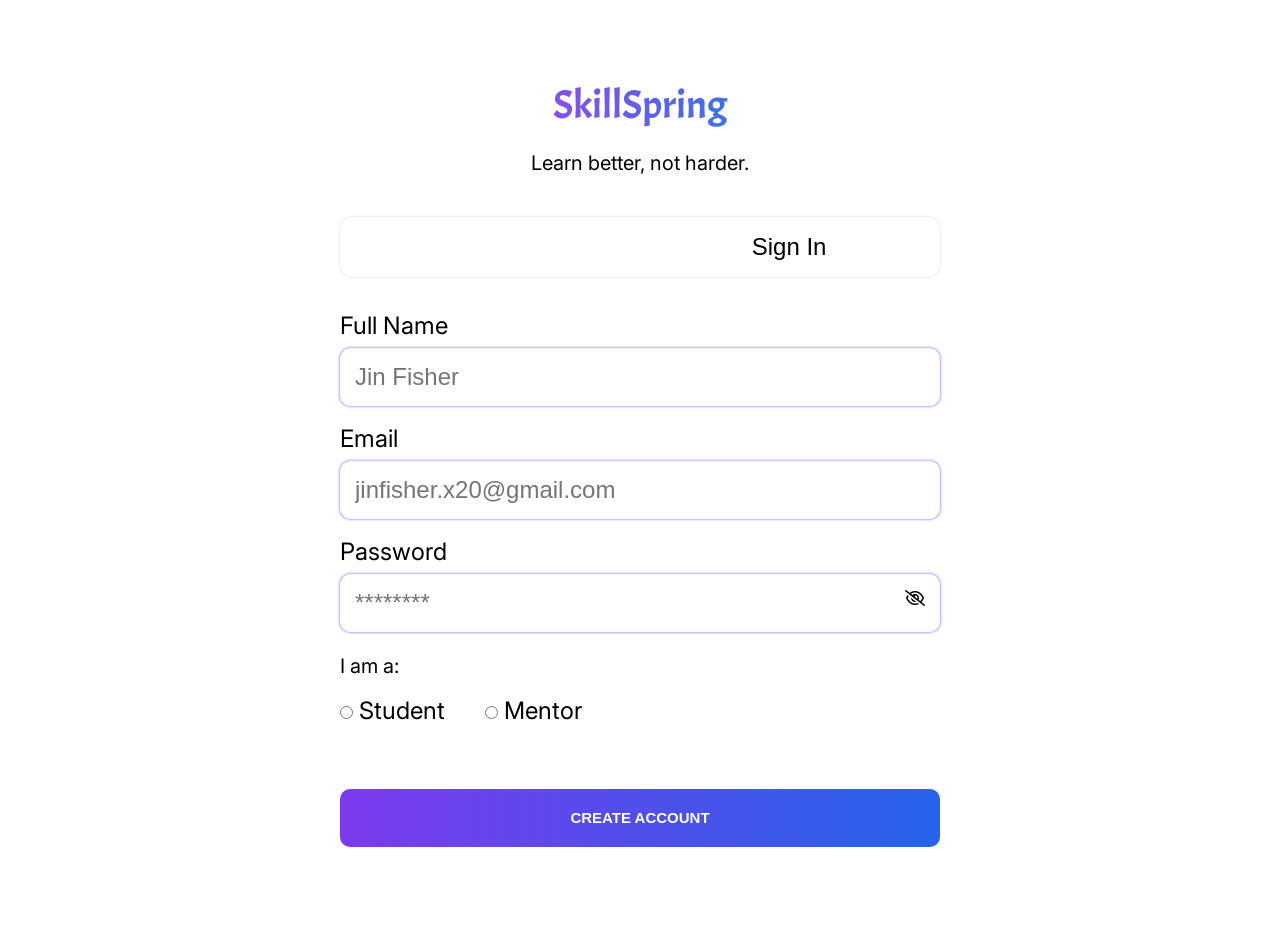
==== auth.html @ ffc342d7 "Add project files" ====
<!DOCTYPE html>
<html lang="en">
<head>
  <meta charset="UTF-8">
  <meta name="viewport" content="width=device-width, initial-scale=1.0">

  <title>SkillSpring Auth</title>

  <link rel="preconnect" href="https://fonts.googleapis.com">
  <link rel="preconnect" href="https://fonts.gstatic.com" crossorigin>

  <link href="https://fonts.googleapis.com/css2?family=Acme&family=Inter:wght@400;500;600;700&display=swap" rel="stylesheet">

  <link rel="stylesheet" href="auth.css">

  <link
  rel="stylesheet"
  href="https://cdnjs.cloudflare.com/ajax/libs/font-awesome/6.5.1/css/all.min.css"
/>
</head>
<body>

<div class="auth-container">

  <div class="logo-section">
    <h1 class="logo">SkillSpring</h1>
    <p>Learn better, not harder.</p>
  </div>

  <!-- TABS -->

  <div class="tab-switcher">
    <button class="tab active" data-tab="signup">
      Sign Up
    </button>

    <button class="tab" data-tab="signin">
      Sign In
    </button>
  </div>

  <!-- SIGN UP -->

  <form id="signupForm" class="form active-form">

    <label>Full Name</label>

    <input
      type="text"
      id="signupName"
      placeholder="Jin Fisher"
    >

    <label>Email</label>

    <input
      type="email"
        id="signupEmail"
      placeholder="jinfisher.x20@gmail.com"
    >

    <label>Password</label>

    <div class="password-box">
      <input
       id="signupPassword"
        type="password"
        class="password-input"
        placeholder="********"
      >

      <i class="fa-regular fa-eye-slash toggle-password"></i>
    </div>

    <div class="role-section">

      <p>I am a:</p>

      <div class="roles">

        <label>
          <input type="radio" name="role">
          Student
        </label>

        <label>
          <input type="radio" name="role">
          Mentor
        </label>

      </div>

    </div>

    <button class="cta-btn">
      CREATE ACCOUNT
    </button>

  </form>

  <!-- SIGN IN -->

  <form id="signinForm" class="form">

    <label>Email</label>

    <input
     id="signinEmail"
      type="email"
      placeholder="jinfisher@example.com"
    >

    <label>Password</label>

    <div class="password-box">
      <input
       id="signinPassword"
        type="password"
        class="password-input"
        placeholder="********"
      >

      <i class="fa-regular fa-eye-slash toggle-password"></i>
    </div>

    <button class="cta-btn">
      SIGN IN
    </button>

  </form>

</div>

<script src="auth.js"></script>

</body>
</html>
---- auth.css ----
:root{
  --bg:white;
  --purple:#7C3AED;
  --blue:#2563EB;
  --border:#F8FAFC;
  --text:#111827;
}

*{
  margin:0;
  padding:0;
  box-sizing:border-box;
}

body{
  background:var(--bg);
  font-family:"Inter",sans-serif;
}

.auth-container{
  padding:28px 20px;
}

.logo-section{
  text-align:center;
  margin-top:40px;
}

.logo {
 font-family: "Acme", sans-serif;
  width: 187px;
  height: 41px;
  font-size:32px;
  font-weight:500;
    margin-bottom: 36px;
    margin: auto;

  background: linear-gradient(
    90deg,
    rgba(124, 58, 237, 0.9) 0%,
    rgba(37, 99, 235, 0.9) 100%
  );

  -webkit-background-clip: text;
  -webkit-text-fill-color: transparent;
  background-clip: text;
}



.logo-section p{
  margin-top:10px;
  font-size:.8rem;
}

.tab-switcher{
  margin-top:36px;

   background: #ffffff;
  box-shadow: 0px 0px 3px 0px lightgrey;
  border-radius:13px;
  
  padding:1.8px;
  display:flex;

  overflow:hidden;
}

.tab{
  flex:1;

  border:none;
  border-radius: 12px;
  background:none;

  padding:12px;

  font-size:1rem;

  cursor:pointer;
}

.tab.active{
  background:linear-gradient(
  90deg,
  var(--blue)
  );

  color:white;
}

.form{
  display:none;
  margin-top:26px;
  
}

.active-form{
  display:block;
}

label{
  display:block;

  margin-bottom:8px;
  margin-top:18px;

  font-size:.95rem;
}

input[type="text"],
input[type="email"],
input[type="password"]{
box-shadow: 0px 0px 3px 0px lightgrey;
  width:100%;
  height:48px;
  
  font-size: 14px;
  border:1px solid var(--border);

  border-radius:10px;

  padding:0 14px;

  background:white;
}

input:focus,
select:focus,
textarea:focus {
  outline: none;
  border-color: #bdbdbd;
}

input[type="radio"] {
  accent-color: #111;
}

.password-box{
  position:relative;
}

.toggle-password{
  position:absolute;

  right:15px;
  top:16px;

  cursor:pointer;
}

.role-section{
  margin-top:22px;
}

.roles{
  display:flex;
  gap:28px;
  /* margin-bottom: 30px; */
}

.cta-btn{
  margin-top:50px;

  width:100%;
  height:52px;

  border:none;

  border-radius:10px;

  color:white;

  font-weight:600;

  background:linear-gradient(
  90deg,
  var(--purple),
  var(--blue)
  );

  cursor:pointer;
}







/* ==========================
   TABLET
========================== */

@media (min-width:768px){

  body{
    min-height:100vh;
    display:flex;
    justify-content:center;
    align-items:flex-start;
    background:#fff;
  }

  .auth-container{
    width:100%;
    max-width:700px;
    margin: auto;
    padding:50px 40px 70px;
  }

  .logo-section{
    margin-top:20px;
  }

  .logo{
    font-size:2.3rem;
    height: 61px;
  }

  .logo-section p{
    font-size:20px;
  }

  .tab-switcher{
    margin-top:42px;
  }

  .tab{
    height:54px;
    font-size:24px;
  }

  .form{
    margin-top:34px;
  }

  .form label{
    font-size:24px;
  }

  input[type="text"],
  input[type="email"],
  input[type="password"]{
    height:56px;
    font-size:24px;
box-shadow: 0px 0px 3px 0px #7c3aed;
  }

  .cta-btn{
    height:56px;
    margin-top:56px;
    font-size: 24px;
  }

  .role-section p{
    font-size: 20px;
  }

}


/* ==========================
   DESKTOP
========================== */

@media (min-width:1024px){

  body{
    align-items:center;
  }

  .auth-container{
    /* max-width:640px; */

    padding:60px 50px 80px;
  }

  .logo{
    font-size:2.5rem;
  }

  .tab{
    height:56px;
  }

  label{
    font-size:1rem;
  }

  input[type="text"],
  input[type="email"],
  input[type="password"]{
    height:58px;
  }

  .roles{
    gap:40px;
  }

  .cta-btn{
    height:58px;
    font-size:15px;
  }
}
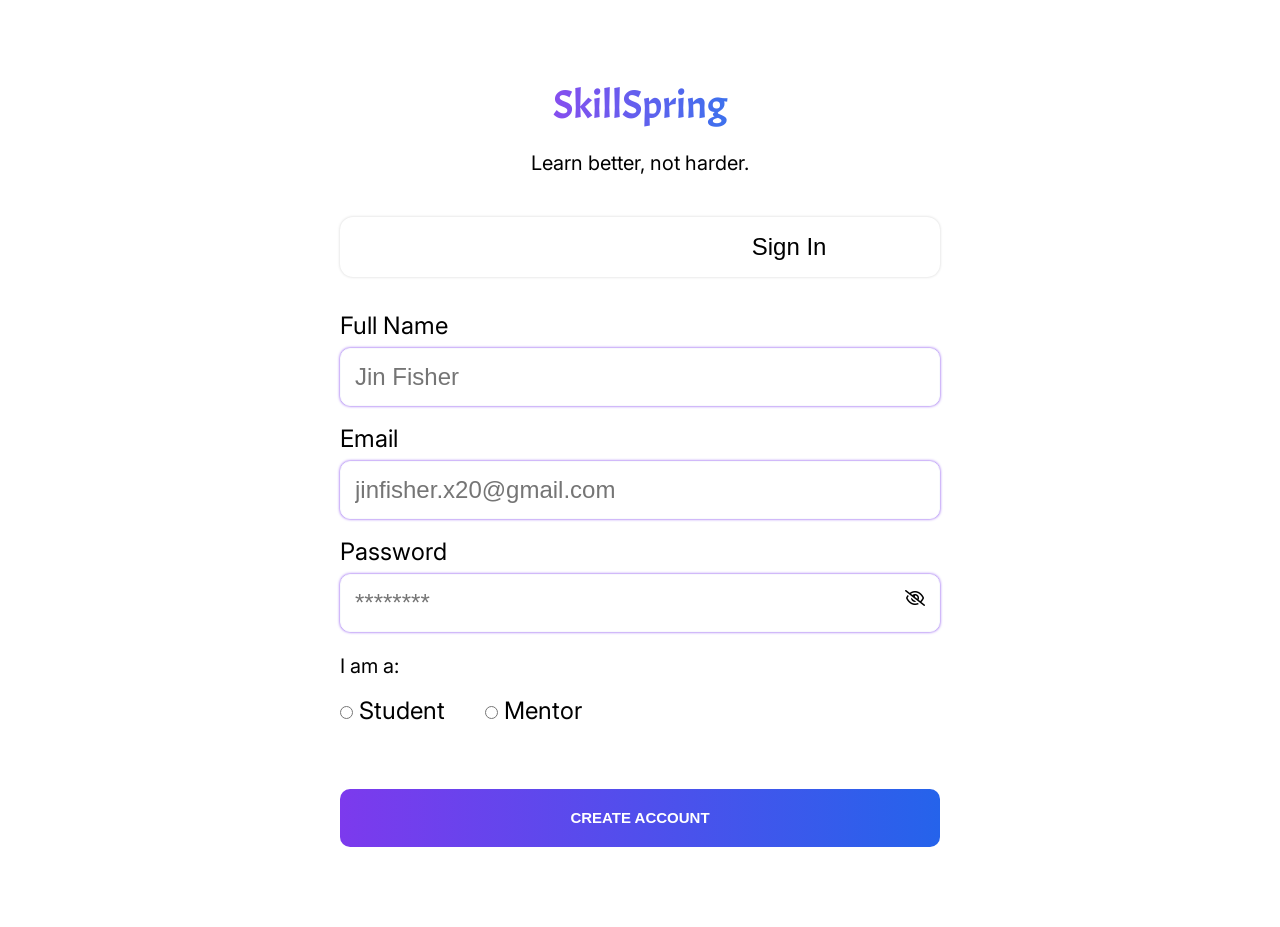
==== commit 54dc2d5f: "floating footer and custom toasts" ====
--- a/auth.html
+++ b/auth.html
@@ -12,6 +12,8 @@
   <link href="https://fonts.googleapis.com/css2?family=Acme&family=Inter:wght@400;500;600;700&display=swap" rel="stylesheet">
 
   <link rel="stylesheet" href="auth.css">
+    <link rel="stylesheet" href="toast.css" />
+
 
   <link
   rel="stylesheet"
@@ -132,6 +134,8 @@
 </div>
 
 <script src="auth.js"></script>
+<script src="toast.js"></script>
+
 
 </body>
 </html>
--- a/auth.css
+++ b/auth.css
@@ -302,4 +302,55 @@
     height:58px;
     font-size:15px;
   }
+}
+
+
+
+
+
+
+
+
+
+/* =========================
+   AUTH PAGE ENTER ANIMATION
+========================= */
+
+.auth-container {
+  opacity: 0;
+  transform: translateY(25px);
+  animation: authEnter 0.8s ease-out forwards;
+}
+
+/* @keyframes authEnter {
+  from {
+    opacity: 0;
+    transform: translateY(35px);
+  }
+
+  to {
+    opacity: 1;
+    transform: translateY(0);
+  }
+} */
+
+@keyframes authEnter {
+  from {
+    opacity: 0;
+    transform: translateY(40px) scale(0.98);
+  }
+
+  to {
+    opacity: 1;
+    transform: translateY(0) scale(1);
+  }
+}
+
+
+
+
+.auth-container.fade-out {
+  opacity: 0;
+  transform: translateY(-10px);
+  transition: all 0.5s ease;
 }
--- a/toast.css
+++ b/toast.css
@@ -0,0 +1,117 @@
+/* ==========================================
+   SKILLSPRING TOAST NOTIFICATIONS
+========================================== */
+
+#toast-container {
+  position: fixed;
+  top: 24px;
+  right: 24px;
+  z-index: 9999;
+  display: flex;
+  flex-direction: column;
+  gap: 12px;
+  max-width: 380px;
+  width: calc(100% - 48px);
+  pointer-events: none;
+}
+
+.skillspring-toast {
+  pointer-events: auto;
+  display: flex;
+  align-items: center;
+  gap: 12px;
+  padding: 14px 18px;
+  background: #ffffff;
+  color: #0f172a;
+  border-radius: 14px;
+  font-family: "Inter", sans-serif;
+  font-size: 14px;
+  font-weight: 500;
+  box-shadow: 0px 8px 24px rgba(0, 0, 0, 0.12);
+  border: 1.5px solid #e2e8f0;
+  opacity: 0;
+  transform: translateY(-16px) scale(0.96);
+  transition: all 0.35s cubic-bezier(0.16, 1, 0.3, 1);
+}
+
+.skillspring-toast.toast-show {
+  opacity: 1;
+  transform: translateY(0) scale(1);
+}
+
+.skillspring-toast.toast-hide {
+  opacity: 0;
+  transform: translateY(-12px) scale(0.95);
+}
+
+.toast-icon {
+  width: 26px;
+  height: 26px;
+  border-radius: 50%;
+  display: flex;
+  align-items: center;
+  justify-content: center;
+  flex-shrink: 0;
+  font-size: 13px;
+  font-weight: 700;
+}
+
+.toast-message {
+  flex: 1;
+  line-height: 1.4;
+}
+
+/* Toast Variants */
+.toast-success {
+  border-color: #bbf7d0;
+  box-shadow: 0px 6px 20px rgba(34, 197, 94, 0.18);
+}
+.toast-success .toast-icon {
+  background: #dcfce7;
+  color: #16a34a;
+}
+
+.toast-error {
+  border-color: #fecdd3;
+  box-shadow: 0px 6px 20px rgba(239, 68, 68, 0.18);
+}
+.toast-error .toast-icon {
+  background: #ffe4e6;
+  color: #e11d48;
+}
+
+.toast-warning {
+  border-color: #fef08a;
+  box-shadow: 0px 6px 20px rgba(245, 158, 11, 0.18);
+}
+.toast-warning .toast-icon {
+  background: #fef3c7;
+  color: #d97706;
+}
+
+.toast-info {
+  border-color: #ddd6fe;
+  box-shadow: 0px 6px 20px rgba(124, 58, 237, 0.2);
+}
+.toast-info .toast-icon {
+  background: linear-gradient(135deg, #7c3aed, #2563eb);
+  color: #ffffff;
+}
+
+/* Dark Theme Support */
+.dark-theme .skillspring-toast {
+  background: #1e293b;
+  color: #ffffff;
+  border-color: #334155;
+}
+
+/* Mobile responsive positioning */
+@media (max-width: 480px) {
+  #toast-container {
+    top: 16px;
+    left: 20px;
+    right: 20px;
+    width: auto;
+    max-width: 100%;
+  }
+}
